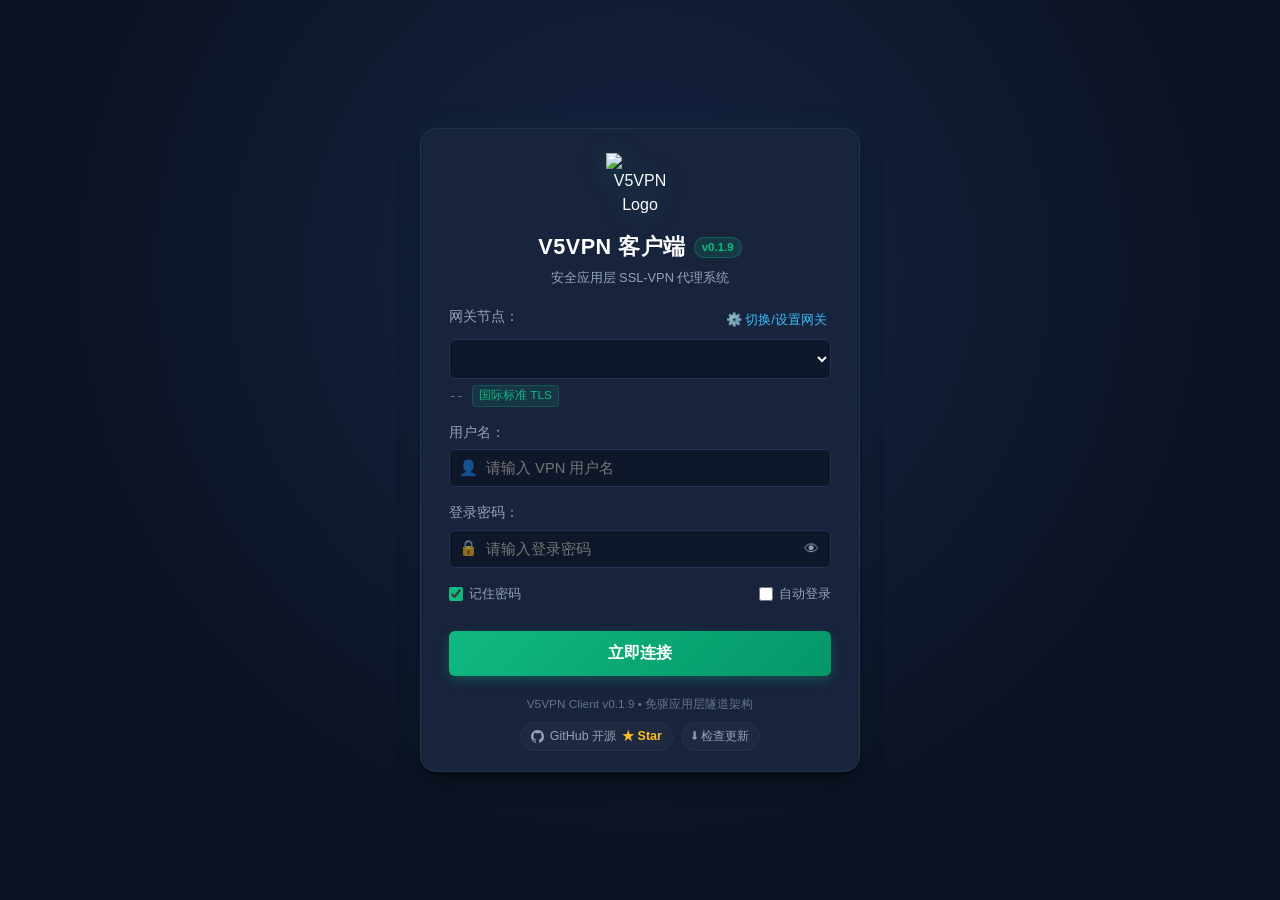
==== internal/cmd/ui/index.html @ 8deb55ff "Add a local SOCKS5/HTTP proxy for wide port ranges LeadSec portals that authorize port 1-65535 never" ====
<!DOCTYPE html>
<html lang="zh-CN">
<head>
  <meta charset="UTF-8">
  <meta name="viewport" content="width=device-width, initial-scale=1.0">
  <title>V5VPN 安全客户端</title>
  <script>
    if (location.hash === '#connected') document.documentElement.classList.add('start-connected');
  </script>
  <link rel="stylesheet" href="style.css">
  <link rel="icon" type="image/png" href="icon.png">
</head>
<body>
  <!-- ==================== 1. 登录前视图 (未登录时居中精简展示) ==================== -->
  <div id="view-login" class="view-login">
    <div class="login-wrapper">
      <div class="login-card">
        <div class="login-header">
          <div class="brand-logo-wrap">
            <img src="icon.png" width="68" height="68" alt="V5VPN Logo" class="brand-img">
          </div>
          <h1 class="brand-title">V5VPN 客户端 <span class="version-badge">v0.1.9</span></h1>
          <p class="brand-subtitle">安全应用层 SSL-VPN 代理系统</p>
        </div>

        <div id="login-alert" class="alert-box" style="display: none;"></div>

        <form id="login-form" class="login-form" onsubmit="return false;">
          <!-- 网关选择与设置 -->
          <div class="form-group">
            <div class="label-row">
              <label for="gateway-select">网关节点：</label>
              <button type="button" id="open-settings-btn" class="settings-trigger-btn" title="网关配置管理">⚙️ 切换/设置网关</button>
            </div>
            <div class="select-wrapper">
              <select id="gateway-select" class="form-control"></select>
            </div>
            <div id="gateway-info-bar" class="gateway-info-bar">
              <span id="gw-ip-port" class="info-pill">--</span>
              <span id="gw-algo-tag" class="algo-pill">国际标准 TLS</span>
            </div>
          </div>

          <!-- 用户名 -->
          <div class="form-group">
            <label for="username-input">用户名：</label>
            <div class="input-with-icon">
              <span class="input-icon">👤</span>
              <input type="text" id="username-input" class="form-control" placeholder="请输入 VPN 用户名" autocomplete="username">
            </div>
          </div>

          <!-- 密码 -->
          <div class="form-group">
            <label for="password-input">登录密码：</label>
            <div class="input-with-icon">
              <span class="input-icon">🔒</span>
              <input type="password" id="password-input" class="form-control" placeholder="请输入登录密码" autocomplete="current-password">
              <button type="button" id="toggle-pwd-btn" class="icon-suffix-btn" title="显示/隐藏密码">👁</button>
            </div>
          </div>

          <!-- 验证码（网关需要时出现） -->
          <div class="form-group" id="verifycode-group" style="display: none;">
            <label for="verifycode-input">图形验证码：</label>
            <input type="text" id="verifycode-input" class="form-control" placeholder="请输入验证码">
          </div>

          <!-- 选项 -->
          <div class="form-options">
            <label class="checkbox-label">
              <input type="checkbox" id="remember-pwd-checkbox" checked>
              <span>记住密码</span>
            </label>
            <label class="checkbox-label">
              <input type="checkbox" id="auto-login-checkbox">
              <span>自动登录</span>
            </label>
          </div>

          <!-- 登录按钮 -->
          <div class="action-btn-row">
            <button type="submit" id="connect-btn" class="btn btn-primary btn-block">
              <span class="btn-spinner" style="display: none;"></span>
              <span id="connect-btn-text">立即连接</span>
            </button>
          </div>
        </form>

        <div class="login-footer">
          <span>V5VPN Client <span class="app-version-text">v0.1.9</span> &bull; 免驱应用层隧道架构</span>
          <div class="footer-links">
            <a href="https://github.com/hygkui/v5vpn-rea-client" class="github-link js-open-external" data-url="https://github.com/hygkui/v5vpn-rea-client" title="在浏览器中打开 GitHub 仓库">
            <svg class="github-icon" viewBox="0 0 16 16" width="13" height="13" fill="currentColor" aria-hidden="true"><path d="M8 0C3.58 0 0 3.58 0 8c0 3.54 2.29 6.53 5.47 7.59.4.07.55-.17.55-.38 0-.19-.01-.82-.01-1.49-2.01.37-2.53-.49-2.69-.94-.09-.23-.48-.94-.82-1.13-.28-.15-.68-.52-.01-.53.63-.01 1.08.58 1.23.82.72 1.21 1.87.87 2.33.66.07-.52.28-.87.51-1.07-1.78-.2-3.64-.89-3.64-3.95 0-.87.31-1.59.82-2.15-.08-.2-.36-1.02.08-2.12 0 0 .67-.21 2.2.82.64-.18 1.32-.27 2-.27s1.36.09 2 .27c1.53-1.04 2.2-.82 2.2-.82.44 1.1.16 1.92.08 2.12.51.56.82 1.27.82 2.15 0 3.07-1.87 3.75-3.65 3.95.29.25.54.73.54 1.48 0 1.07-.01 1.93-.01 2.2 0 .21.15.46.55.38A8.01 8.01 0 0 0 16 8c0-4.42-3.58-8-8-8Z"/></svg>
            <span>GitHub 开源</span>
            <span class="star-badge">★ Star</span>
          </a>
            <button type="button" class="github-link js-check-updates" title="检查是否有新版本">⬇ 检查更新</button>
          </div>
        </div>
    </div>
  </div>

  <!-- ==================== 2. 登录后视图 (连接成功后展示) ==================== -->
  <div id="view-connected" class="view-connected">
    <!-- 顶部状态栏 -->
    <header class="connected-header">
      <div class="header-brand">
        <img src="icon.png" width="38" height="38" alt="Logo" class="header-logo">
        <div class="header-titles">
          <div class="header-main-title">V5VPN 安全隧道 <span class="version-badge">v0.1.9</span></div>
          <div class="header-sub-meta">
            <span class="live-dot"></span>
            <span id="connected-gw-name">已连接</span>
          </div>
        </div>
      </div>
      <div class="header-actions">
        <button id="disconnect-btn" class="btn btn-danger">
          <span>🛑 断开连接</span>
        </button>
      </div>
    </header>

    <!-- 工作台主体 -->
    <main class="connected-main">
      <!-- 状态指示面板 -->
      <section class="card status-overview-card">
        <div class="status-grid">
          <div class="status-col">
            <div class="stat-label">连接状态</div>
            <div class="stat-value">
              <span class="status-pill status-connected">
                <span class="status-dot"></span>
                <span>已连接 (隧道运行中)</span>
              </span>
            </div>
          </div>
          <div class="status-col">
            <div class="stat-label">登录账号</div>
            <div id="session-user-val" class="stat-value">-</div>
          </div>
          <div class="status-col">
            <div class="stat-label">网关地址</div>
            <div id="session-ip-val" class="stat-value">-</div>
          </div>
          <div class="status-col">
            <div class="stat-label">本地 SOCKS5 代理</div>
            <div class="stat-value"><code id="socks-proxy-val">-</code></div>
          </div>
          <div class="status-col">
            <div class="stat-label">本地 HTTP 代理</div>
            <div class="stat-value"><code id="http-proxy-val">-</code></div>
          </div>
        </div>
      </section>

      <!-- 受保护的内网资源 -->
      <section class="card resources-card">
        <div class="card-header">
          <div class="card-title-group">
            <h2 class="card-title">受保护的内网资源</h2>
            <span class="badge badge-primary"><span id="res-count">0</span> 个资源</span>
          </div>
          <button id="toggle-logs-btn" class="btn btn-secondary btn-sm">📋 运行日志</button>
        </div>

        <div class="table-container">
          <table class="data-table">
            <thead>
              <tr>
                <th>资源名称</th>
                <th>协议</th>
                <th>远程内网目标</th>
                <th>本地代理地址 (Local Proxy)</th>
                <th>状态</th>
                <th>快捷操作</th>
              </tr>
            </thead>
            <tbody id="resources-tbody">
              <tr>
                <td colspan="6" class="empty-state">正在获取受保护资源...</td>
              </tr>
            </tbody>
          </table>
        </div>

        <div class="resource-tip-banner">
          <div class="tip-icon">💡</div>
          <div class="tip-body">
            <strong>内网资源访问指南：</strong>
            本客户端只在本机监听代理，不修改系统网关、路由或系统代理。把浏览器或客户端的代理设为表格里的
            <strong>SOCKS5</strong>（默认 <strong>127.0.0.1:2080</strong>）或 <strong>HTTP</strong>（默认 <strong>127.0.0.1:2081</strong>），
            再访问表格中的内网地址。不在授权范围内的目标会被拒绝，其它软件的流量不受影响。
          </div>
        </div>
      </section>

      <!-- 实时日志折叠面板 -->
      <section id="logs-panel" class="card logs-card" style="display: none;">
        <div class="card-header">
          <h3 class="card-title">实时运行日志</h3>
          <div class="log-actions">
            <button id="clear-logs-btn" class="btn btn-secondary btn-sm">清空日志</button>
            <button id="close-logs-btn" class="btn btn-secondary btn-sm">收起日志</button>
          </div>
        </div>
        <div id="log-console" class="log-console">
          <div class="log-line log-info">[SYSTEM] 日志监控就绪.</div>
        </div>
      </section>
    </main>

    <!-- 底部 GitHub 开源入口 -->
    <footer class="connected-footer">
      <span>V5VPN Client <span class="app-version-text">v0.1.9</span> &bull; 免驱应用层隧道架构</span>
      <span class="footer-sep">&bull;</span>
      <a href="https://github.com/hygkui/v5vpn-rea-client" class="github-link js-open-external" data-url="https://github.com/hygkui/v5vpn-rea-client" title="在浏览器中打开 GitHub 仓库">
        <svg class="github-icon" viewBox="0 0 16 16" width="13" height="13" fill="currentColor" aria-hidden="true"><path d="M8 0C3.58 0 0 3.58 0 8c0 3.54 2.29 6.53 5.47 7.59.4.07.55-.17.55-.38 0-.19-.01-.82-.01-1.49-2.01.37-2.53-.49-2.69-.94-.09-.23-.48-.94-.82-1.13-.28-.15-.68-.52-.01-.53.63-.01 1.08.58 1.23.82.72 1.21 1.87.87 2.33.66.07-.52.28-.87.51-1.07-1.78-.2-3.64-.89-3.64-3.95 0-.87.31-1.59.82-2.15-.08-.2-.36-1.02.08-2.12 0 0 .67-.21 2.2.82.64-.18 1.32-.27 2-.27s1.36.09 2 .27c1.53-1.04 2.2-.82 2.2-.82.44 1.1.16 1.92.08 2.12.51.56.82 1.27.82 2.15 0 3.07-1.87 3.75-3.65 3.95.29.25.54.73.54 1.48 0 1.07-.01 1.93-.01 2.2 0 .21.15.46.55.38A8.01 8.01 0 0 0 16 8c0-4.42-3.58-8-8-8Z"/></svg>
        <span>GitHub 开源</span>
        <span class="star-badge">★ Star</span>
      </a>
      <button type="button" class="github-link js-check-updates" title="检查是否有新版本">⬇ 检查更新</button>
    </footer>
  </div>

  <!-- ==================== 3. 网关配置与切换弹窗 (Modal) ==================== -->
  <div id="settings-modal" class="modal-overlay" style="display: none;">
    <div class="modal-dialog">
      <div class="modal-header">
        <h3 class="modal-title">⚙️ VPN 网关配置与管理</h3>
        <button type="button" id="close-modal-btn" class="modal-close-btn" title="关闭">&times;</button>
      </div>

      <div class="modal-body">
        <div class="modal-section-header">
          <h4>已保存的网关列表</h4>
          <button id="reload-orig-btn" class="btn btn-secondary btn-sm">从 setting.xml 重新同步</button>
        </div>

        <div class="table-container modal-table">
          <table class="data-table">
            <thead>
              <tr>
                <th>网关名称</th>
                <th>IP 地址与端口</th>
                <th>加密模式</th>
                <th>已存账号</th>
                <th>操作</th>
              </tr>
            </thead>
            <tbody id="gateways-tbody"></tbody>
          </table>
        </div>

        <div class="add-gw-card">
          <h4>添加新网关配置</h4>
          <div class="gw-inputs-grid">
            <input type="text" id="new-gw-name" class="form-control" placeholder="网关名称 (如: 测试节点)">
            <input type="text" id="new-gw-ip" class="form-control" placeholder="网关 IP 或域名">
            <input type="number" id="new-gw-port" class="form-control" placeholder="端口" value="443">
            <select id="new-gw-algo" class="form-control">
              <option value="0">国际标准 TLS</option>
              <option value="1">国密 GM/SM</option>
            </select>
            <button id="add-gw-btn" class="btn btn-primary">添加网关</button>
          </div>
        </div>
      </div>

      <div class="modal-footer">
        <button id="modal-done-btn" class="btn btn-primary">完成并关闭</button>
      </div>
    </div>
  </div>

  <script src="app.js"></script>
</body>
</html>
---- internal/cmd/ui/style.css ----
:root {
  --bg-primary: #0b1120;
  --bg-secondary: #131c31;
  --bg-card: #18233c;
  --bg-input: #0f172a;
  --bg-hover: #1e2d4d;
  --text-main: #f8fafc;
  --text-muted: #94a3b8;
  --text-dim: #64748b;
  --border: #223254;
  --border-focus: #10b981;
  --accent: #10b981;
  --accent-hover: #059669;
  --accent-glow: rgba(16, 185, 129, 0.25);
  --success: #10b981;
  --warning: #f59e0b;
  --danger: #ef4444;
  --danger-hover: #dc2626;
  --radius-sm: 6px;
  --radius-md: 10px;
  --radius-lg: 16px;
  --shadow-card: 0 10px 25px -5px rgba(0, 0, 0, 0.5), 0 8px 10px -6px rgba(0, 0, 0, 0.5);
  --shadow-glow: 0 0 20px rgba(16, 185, 129, 0.2);
}

* {
  box-sizing: border-box;
  margin: 0;
  padding: 0;
}

body {
  font-family: -apple-system, BlinkMacSystemFont, "Segoe UI", Roboto, "PingFang SC", "Microsoft YaHei", sans-serif;
  background-color: var(--bg-primary);
  color: var(--text-main);
  line-height: 1.5;
  height: 100vh;
  overflow: hidden;
  user-select: none;
}

/* ==================== 1. 登录前视图 (居中登录窗) ==================== */
.view-login {
  display: flex;
  align-items: center;
  justify-content: center;
  height: 100vh;
  width: 100vw;
  background: radial-gradient(circle at 50% 30%, #162444 0%, #0b1120 70%);
  padding: 20px;
}

.login-wrapper {
  width: 100%;
  max-width: 440px;
  animation: fadeInDown 0.35s ease-out;
}

@keyframes fadeInDown {
  from {
    opacity: 0;
    transform: translateY(-16px);
  }
  to {
    opacity: 1;
    transform: translateY(0);
  }
}

.login-card {
  background: var(--bg-card);
  border: 1px solid var(--border);
  border-radius: var(--radius-lg);
  padding: 24px 28px 20px;
  box-shadow: var(--shadow-card), 0 0 30px rgba(16, 185, 129, 0.08);
  position: relative;
}

.login-header {
  text-align: center;
  margin-bottom: 20px;
}

.brand-logo-wrap {
  display: inline-flex;
  align-items: center;
  justify-content: center;
  margin-bottom: 10px;
  filter: drop-shadow(0 4px 12px rgba(16, 185, 129, 0.3));
}

.brand-img {
  object-fit: contain;
  transition: transform 0.2s ease;
}

.brand-img:hover {
  transform: scale(1.05);
}

.brand-title {
  font-size: 1.35rem;
  font-weight: 700;
  letter-spacing: 0.5px;
  color: #fff;
  margin-bottom: 4px;
  display: flex;
  align-items: center;
  justify-content: center;
}

.version-badge {
  font-size: 0.72rem;
  font-weight: 600;
  background: rgba(16, 185, 129, 0.15);
  color: var(--accent);
  border: 1px solid rgba(16, 185, 129, 0.3);
  padding: 1px 7px;
  border-radius: 10px;
  vertical-align: middle;
  margin-left: 8px;
  letter-spacing: 0;
}

.brand-subtitle {
  font-size: 0.8rem;
  color: var(--text-muted);
}

/* 提示框 */
.alert-box {
  padding: 10px 14px;
  border-radius: var(--radius-sm);
  font-size: 0.85rem;
  margin-bottom: 16px;
  line-height: 1.4;
  border: 1px solid transparent;
}

.alert-error {
  background: rgba(239, 68, 68, 0.15);
  border-color: rgba(239, 68, 68, 0.4);
  color: #fca5a5;
}

.alert-info {
  background: rgba(56, 189, 248, 0.15);
  border-color: rgba(56, 189, 248, 0.4);
  color: #7dd3fc;
}

/* 表单组 */
.form-group {
  margin-bottom: 16px;
}

.label-row {
  display: flex;
  justify-content: space-between;
  align-items: center;
  margin-bottom: 6px;
}

label {
  display: block;
  font-size: 0.85rem;
  font-weight: 500;
  color: var(--text-muted);
  margin-bottom: 6px;
}

.settings-trigger-btn {
  background: none;
  border: none;
  color: #38bdf8;
  font-size: 0.82rem;
  cursor: pointer;
  padding: 2px 4px;
  border-radius: 4px;
  transition: all 0.15s ease;
}

.settings-trigger-btn:hover {
  color: #7dd3fc;
  text-decoration: underline;
}

.form-control {
  width: 100%;
  padding: 10px 12px;
  background: var(--bg-input);
  border: 1px solid var(--border);
  border-radius: var(--radius-sm);
  color: var(--text-main);
  font-size: 0.92rem;
  transition: border-color 0.15s ease, box-shadow 0.15s ease;
  outline: none;
}

.form-control:focus {
  border-color: var(--accent);
  box-shadow: 0 0 0 2px var(--accent-glow);
}

.select-wrapper {
  position: relative;
}

.gateway-info-bar {
  display: flex;
  align-items: center;
  gap: 8px;
  margin-top: 6px;
  font-size: 0.78rem;
}

.info-pill {
  color: var(--text-dim);
  font-family: monospace;
}

.algo-pill {
  background: rgba(16, 185, 129, 0.12);
  color: var(--accent);
  border: 1px solid rgba(16, 185, 129, 0.25);
  padding: 1px 6px;
  border-radius: 4px;
  font-size: 0.74rem;
}

/* 带图标输入框 */
.input-with-icon {
  position: relative;
  display: flex;
  align-items: center;
}

.input-icon {
  position: absolute;
  left: 10px;
  font-size: 0.95rem;
  opacity: 0.6;
  pointer-events: none;
}

.input-with-icon .form-control {
  padding-left: 36px;
  padding-right: 38px;
}

.icon-suffix-btn {
  position: absolute;
  right: 6px;
  background: none;
  border: none;
  color: var(--text-muted);
  cursor: pointer;
  padding: 6px;
  font-size: 0.95rem;
  border-radius: 4px;
}

.icon-suffix-btn:hover {
  color: var(--text-main);
}

/* 复选框 */
.form-options {
  display: flex;
  justify-content: space-between;
  margin-bottom: 22px;
}

.checkbox-label {
  display: flex;
  align-items: center;
  gap: 6px;
  font-size: 0.82rem;
  color: var(--text-muted);
  cursor: pointer;
}

.checkbox-label input[type="checkbox"] {
  accent-color: var(--accent);
  width: 14px;
  height: 14px;
}

/* 按钮 */
.btn {
  display: inline-flex;
  align-items: center;
  justify-content: center;
  gap: 8px;
  padding: 10px 18px;
  border-radius: var(--radius-sm);
  font-size: 0.92rem;
  font-weight: 600;
  border: none;
  cursor: pointer;
  transition: all 0.2s ease;
}

.btn-primary {
  background: linear-gradient(135deg, #10b981, #059669);
  color: #fff;
  box-shadow: 0 4px 12px rgba(16, 185, 129, 0.3);
}

.btn-primary:hover {
  background: linear-gradient(135deg, #059669, #047857);
  box-shadow: 0 4px 16px rgba(16, 185, 129, 0.4);
}

.btn-danger {
  background: linear-gradient(135deg, #ef4444, #dc2626);
  color: #fff;
  box-shadow: 0 4px 12px rgba(239, 68, 68, 0.3);
}

.btn-danger:hover {
  background: linear-gradient(135deg, #dc2626, #b91c1c);
}

.btn-secondary {
  background: var(--bg-hover);
  color: var(--text-main);
  border: 1px solid var(--border);
}

.btn-secondary:hover {
  background: #25365d;
}

.btn-sm {
  padding: 6px 12px;
  font-size: 0.82rem;
}

.btn-block {
  width: 100%;
  padding: 12px;
  font-size: 1rem;
}

.btn-spinner {
  width: 16px;
  height: 16px;
  border: 2px solid rgba(255, 255, 255, 0.3);
  border-top-color: #fff;
  border-radius: 50%;
  animation: spin 0.8s linear infinite;
}

@keyframes spin {
  to { transform: rotate(360deg); }
}

.login-footer {
  display: flex;
  flex-direction: column;
  align-items: center;
  gap: 8px;
  text-align: center;
  margin-top: 20px;
  font-size: 0.74rem;
  color: var(--text-dim);
}

.github-link {
  display: inline-flex;
  align-items: center;
  gap: 6px;
  color: var(--text-muted);
  text-decoration: none;
  font-size: 0.78rem;
  padding: 4px 10px;
  border: 1px solid var(--border);
  border-radius: 14px;
  background: rgba(255, 255, 255, 0.03);
  transition: all 0.15s ease;
  cursor: pointer;
}

button.github-link {
  font: inherit;
}

.footer-links {
  display: flex;
  gap: 8px;
  flex-wrap: wrap;
  justify-content: center;
}

.github-link:hover {
  color: #fff;
  border-color: var(--accent);
  background: rgba(16, 185, 129, 0.1);
}

.github-icon {
  flex-shrink: 0;
}

.star-badge {
  color: #fbbf24;
  font-weight: 600;
}

.connected-footer {
  display: flex;
  align-items: center;
  justify-content: center;
  gap: 8px;
  padding: 10px 24px;
  background: var(--bg-secondary);
  border-top: 1px solid var(--border);
  font-size: 0.74rem;
  color: var(--text-dim);
}

.connected-footer .github-link {
  font-size: 0.74rem;
  padding: 2px 8px;
}

.footer-sep {
  opacity: 0.5;
}

/* ==================== 2. 登录后视图 (工作台) ==================== */
html.start-connected .view-login { display: none !important; }
html.start-connected .view-connected { display: flex !important; }

.view-connected {
  display: none;
  height: auto;
  min-height: 0;
  overflow: visible;
}

.connected-header {
  display: flex;
  justify-content: space-between;
  align-items: center;
  padding: 12px 24px;
  background: var(--bg-secondary);
  border-bottom: 1px solid var(--border);
}

.header-brand {
  display: flex;
  align-items: center;
  gap: 12px;
}

.header-logo {
  filter: drop-shadow(0 2px 6px rgba(16, 185, 129, 0.3));
}

.header-main-title {
  font-size: 1.15rem;
  font-weight: 700;
  color: #fff;
}

.header-sub-meta {
  display: flex;
  align-items: center;
  gap: 6px;
  font-size: 0.8rem;
  color: var(--text-muted);
}

.live-dot {
  width: 8px;
  height: 8px;
  border-radius: 50%;
  background-color: var(--success);
  box-shadow: 0 0 8px var(--success);
  animation: pulse 2s infinite;
}

@keyframes pulse {
  0% { transform: scale(0.95); box-shadow: 0 0 0 0 rgba(16, 185, 129, 0.7); }
  70% { transform: scale(1); box-shadow: 0 0 0 6px rgba(16, 185, 129, 0); }
  100% { transform: scale(0.95); box-shadow: 0 0 0 0 rgba(16, 185, 129, 0); }
}

.connected-main {
  flex: 1;
  padding: 20px 24px;
  overflow-y: auto;
  display: flex;
  flex-direction: column;
  gap: 16px;
}

/* 状态概览卡片 */
.status-overview-card {
  background: var(--bg-secondary);
  border: 1px solid var(--border);
  border-radius: var(--radius-md);
  padding: 16px 20px;
}

.status-grid {
  display: grid;
  grid-template-columns: repeat(4, 1fr);
  gap: 16px;
}

.status-col {
  border-right: 1px solid var(--border);
  padding-right: 12px;
}

.status-col:last-child {
  border-right: none;
}

.stat-label {
  font-size: 0.76rem;
  color: var(--text-dim);
  margin-bottom: 4px;
  text-transform: uppercase;
}

.stat-value {
  font-size: 0.95rem;
  font-weight: 600;
  color: var(--text-main);
  white-space: nowrap;
  overflow: hidden;
  text-overflow: ellipsis;
}

.status-pill {
  display: inline-flex;
  align-items: center;
  gap: 6px;
  padding: 3px 8px;
  border-radius: 12px;
  font-size: 0.78rem;
  font-weight: 600;
}

.status-connected {
  background: rgba(16, 185, 129, 0.15);
  color: var(--success);
  border: 1px solid rgba(16, 185, 129, 0.3);
}

.status-dot {
  width: 6px;
  height: 6px;
  border-radius: 50%;
  background: var(--success);
}

/* 资源卡片 */
.resources-card {
  background: var(--bg-secondary);
  border: 1px solid var(--border);
  border-radius: var(--radius-md);
  padding: 20px;
  display: flex;
  flex-direction: column;
  gap: 14px;
  flex: 1;
}

.card-header {
  display: flex;
  justify-content: space-between;
  align-items: center;
}

.card-title-group {
  display: flex;
  align-items: center;
  gap: 10px;
}

.card-title {
  font-size: 1.05rem;
  font-weight: 700;
  color: #fff;
}

.badge-primary {
  background: rgba(56, 189, 248, 0.15);
  color: #38bdf8;
  border: 1px solid rgba(56, 189, 248, 0.3);
  padding: 2px 8px;
  border-radius: 12px;
  font-size: 0.75rem;
}

/* 表格 */
.table-container {
  overflow-x: auto;
  border-radius: var(--radius-sm);
  border: 1px solid var(--border);
  background: var(--bg-card);
}

.data-table {
  width: 100%;
  border-collapse: collapse;
  font-size: 0.86rem;
  text-align: left;
}

.data-table th {
  background: #111a2f;
  color: var(--text-dim);
  padding: 10px 14px;
  font-weight: 600;
  font-size: 0.78rem;
  text-transform: uppercase;
  border-bottom: 1px solid var(--border);
}

.data-table td {
  padding: 12px 14px;
  border-bottom: 1px solid var(--border);
  vertical-align: middle;
}

.data-table tr:last-child td {
  border-bottom: none;
}

.data-table tr:hover {
  background: rgba(255, 255, 255, 0.02);
}

.proxy-link {
  color: #38bdf8;
  text-decoration: none;
  font-weight: 600;
  font-family: monospace;
}

.proxy-link:hover {
  text-decoration: underline;
}

.proxy-subtext {
  font-size: 0.75rem;
  color: var(--text-dim);
  margin-top: 2px;
}

.action-btn-cell {
  display: flex;
  align-items: center;
  gap: 8px;
}

.empty-state {
  text-align: center;
  padding: 30px;
  color: var(--text-dim);
}

/* 提示栏 */
.resource-tip-banner {
  display: flex;
  gap: 12px;
  align-items: flex-start;
  padding: 12px 16px;
  background: rgba(16, 185, 129, 0.08);
  border: 1px solid rgba(16, 185, 129, 0.2);
  border-radius: var(--radius-sm);
  font-size: 0.82rem;
  line-height: 1.5;
  color: var(--text-muted);
}

.tip-icon {
  font-size: 1.1rem;
}

/* 日志卡片 */
.logs-card {
  background: var(--bg-secondary);
  border: 1px solid var(--border);
  border-radius: var(--radius-md);
  padding: 16px 20px;
}

.log-actions {
  display: flex;
  gap: 8px;
}

.log-console {
  margin-top: 10px;
  background: #090e1a;
  border: 1px solid var(--border);
  border-radius: var(--radius-sm);
  padding: 10px;
  height: 180px;
  overflow-y: auto;
  font-family: Consolas, monospace;
  font-size: 0.78rem;
  line-height: 1.4;
}

.log-line {
  margin-bottom: 2px;
  white-space: pre-wrap;
  word-break: break-all;
}

.log-info { color: #94a3b8; }
.log-success { color: #34d399; }
.log-warn { color: #fbbf24; }
.log-error { color: #f87171; }

/* ==================== 3. 网关配置弹窗 (Modal) ==================== */
.modal-overlay {
  position: fixed;
  top: 0;
  left: 0;
  right: 0;
  bottom: 0;
  background: rgba(0, 0, 0, 0.75);
  backdrop-filter: blur(4px);
  display: flex;
  align-items: center;
  justify-content: center;
  z-index: 1000;
  padding: 20px;
}

.modal-dialog {
  background: var(--bg-card);
  border: 1px solid var(--border);
  border-radius: var(--radius-lg);
  width: 100%;
  max-width: 680px;
  max-height: 85vh;
  display: flex;
  flex-direction: column;
  box-shadow: 0 20px 30px rgba(0, 0, 0, 0.6);
  animation: modalPop 0.25s ease-out;
}

@keyframes modalPop {
  from { opacity: 0; transform: scale(0.95); }
  to { opacity: 1; transform: scale(1); }
}

.modal-header {
  display: flex;
  justify-content: space-between;
  align-items: center;
  padding: 16px 24px;
  border-bottom: 1px solid var(--border);
}

.modal-title {
  font-size: 1.1rem;
  font-weight: 700;
  color: #fff;
}

.modal-close-btn {
  background: none;
  border: none;
  font-size: 1.6rem;
  color: var(--text-dim);
  cursor: pointer;
  line-height: 1;
}

.modal-close-btn:hover {
  color: #fff;
}

.modal-body {
  padding: 20px 24px;
  overflow-y: auto;
  flex: 1;
  display: flex;
  flex-direction: column;
  gap: 16px;
}

.modal-section-header {
  display: flex;
  justify-content: space-between;
  align-items: center;
}

.modal-table {
  max-height: 200px;
}

.add-gw-card {
  background: var(--bg-secondary);
  border: 1px solid var(--border);
  border-radius: var(--radius-sm);
  padding: 14px 16px;
}

.add-gw-card h4 {
  font-size: 0.88rem;
  margin-bottom: 10px;
  color: var(--text-main);
}

.gw-inputs-grid {
  display: grid;
  grid-template-columns: 1.2fr 1.2fr 0.8fr 1fr auto;
  gap: 8px;
}

.modal-footer {
  padding: 14px 24px;
  border-top: 1px solid var(--border);
  display: flex;
  justify-content: flex-end;
}
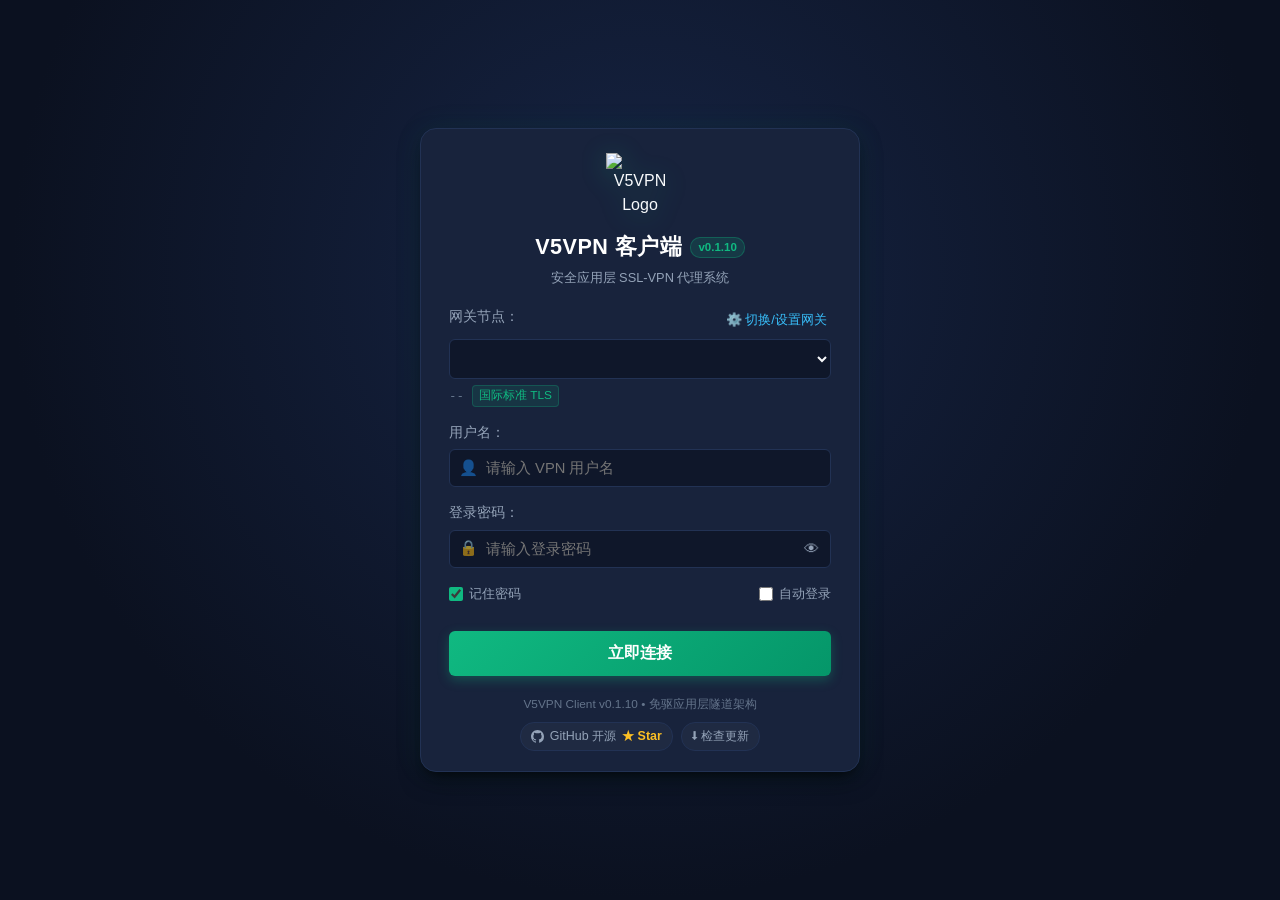
==== commit 8cfff6d4: "Release 0.1.10" ====
--- a/internal/cmd/ui/index.html
+++ b/internal/cmd/ui/index.html
@@ -19,7 +19,7 @@
           <div class="brand-logo-wrap">
             <img src="icon.png" width="68" height="68" alt="V5VPN Logo" class="brand-img">
           </div>
-          <h1 class="brand-title">V5VPN 客户端 <span class="version-badge">v0.1.9</span></h1>
+          <h1 class="brand-title">V5VPN 客户端 <span class="version-badge">v0.1.10</span></h1>
           <p class="brand-subtitle">安全应用层 SSL-VPN 代理系统</p>
         </div>
 
@@ -88,7 +88,7 @@
         </form>
 
         <div class="login-footer">
-          <span>V5VPN Client <span class="app-version-text">v0.1.9</span> &bull; 免驱应用层隧道架构</span>
+          <span>V5VPN Client <span class="app-version-text">v0.1.10</span> &bull; 免驱应用层隧道架构</span>
           <div class="footer-links">
             <a href="https://github.com/hygkui/v5vpn-rea-client" class="github-link js-open-external" data-url="https://github.com/hygkui/v5vpn-rea-client" title="在浏览器中打开 GitHub 仓库">
             <svg class="github-icon" viewBox="0 0 16 16" width="13" height="13" fill="currentColor" aria-hidden="true"><path d="M8 0C3.58 0 0 3.58 0 8c0 3.54 2.29 6.53 5.47 7.59.4.07.55-.17.55-.38 0-.19-.01-.82-.01-1.49-2.01.37-2.53-.49-2.69-.94-.09-.23-.48-.94-.82-1.13-.28-.15-.68-.52-.01-.53.63-.01 1.08.58 1.23.82.72 1.21 1.87.87 2.33.66.07-.52.28-.87.51-1.07-1.78-.2-3.64-.89-3.64-3.95 0-.87.31-1.59.82-2.15-.08-.2-.36-1.02.08-2.12 0 0 .67-.21 2.2.82.64-.18 1.32-.27 2-.27s1.36.09 2 .27c1.53-1.04 2.2-.82 2.2-.82.44 1.1.16 1.92.08 2.12.51.56.82 1.27.82 2.15 0 3.07-1.87 3.75-3.65 3.95.29.25.54.73.54 1.48 0 1.07-.01 1.93-.01 2.2 0 .21.15.46.55.38A8.01 8.01 0 0 0 16 8c0-4.42-3.58-8-8-8Z"/></svg>
@@ -108,7 +108,7 @@
       <div class="header-brand">
         <img src="icon.png" width="38" height="38" alt="Logo" class="header-logo">
         <div class="header-titles">
-          <div class="header-main-title">V5VPN 安全隧道 <span class="version-badge">v0.1.9</span></div>
+          <div class="header-main-title">V5VPN 安全隧道 <span class="version-badge">v0.1.10</span></div>
           <div class="header-sub-meta">
             <span class="live-dot"></span>
             <span id="connected-gw-name">已连接</span>
@@ -213,7 +213,7 @@
 
     <!-- 底部 GitHub 开源入口 -->
     <footer class="connected-footer">
-      <span>V5VPN Client <span class="app-version-text">v0.1.9</span> &bull; 免驱应用层隧道架构</span>
+      <span>V5VPN Client <span class="app-version-text">v0.1.10</span> &bull; 免驱应用层隧道架构</span>
       <span class="footer-sep">&bull;</span>
       <a href="https://github.com/hygkui/v5vpn-rea-client" class="github-link js-open-external" data-url="https://github.com/hygkui/v5vpn-rea-client" title="在浏览器中打开 GitHub 仓库">
         <svg class="github-icon" viewBox="0 0 16 16" width="13" height="13" fill="currentColor" aria-hidden="true"><path d="M8 0C3.58 0 0 3.58 0 8c0 3.54 2.29 6.53 5.47 7.59.4.07.55-.17.55-.38 0-.19-.01-.82-.01-1.49-2.01.37-2.53-.49-2.69-.94-.09-.23-.48-.94-.82-1.13-.28-.15-.68-.52-.01-.53.63-.01 1.08.58 1.23.82.72 1.21 1.87.87 2.33.66.07-.52.28-.87.51-1.07-1.78-.2-3.64-.89-3.64-3.95 0-.87.31-1.59.82-2.15-.08-.2-.36-1.02.08-2.12 0 0 .67-.21 2.2.82.64-.18 1.32-.27 2-.27s1.36.09 2 .27c1.53-1.04 2.2-.82 2.2-.82.44 1.1.16 1.92.08 2.12.51.56.82 1.27.82 2.15 0 3.07-1.87 3.75-3.65 3.95.29.25.54.73.54 1.48 0 1.07-.01 1.93-.01 2.2 0 .21.15.46.55.38A8.01 8.01 0 0 0 16 8c0-4.42-3.58-8-8-8Z"/></svg>
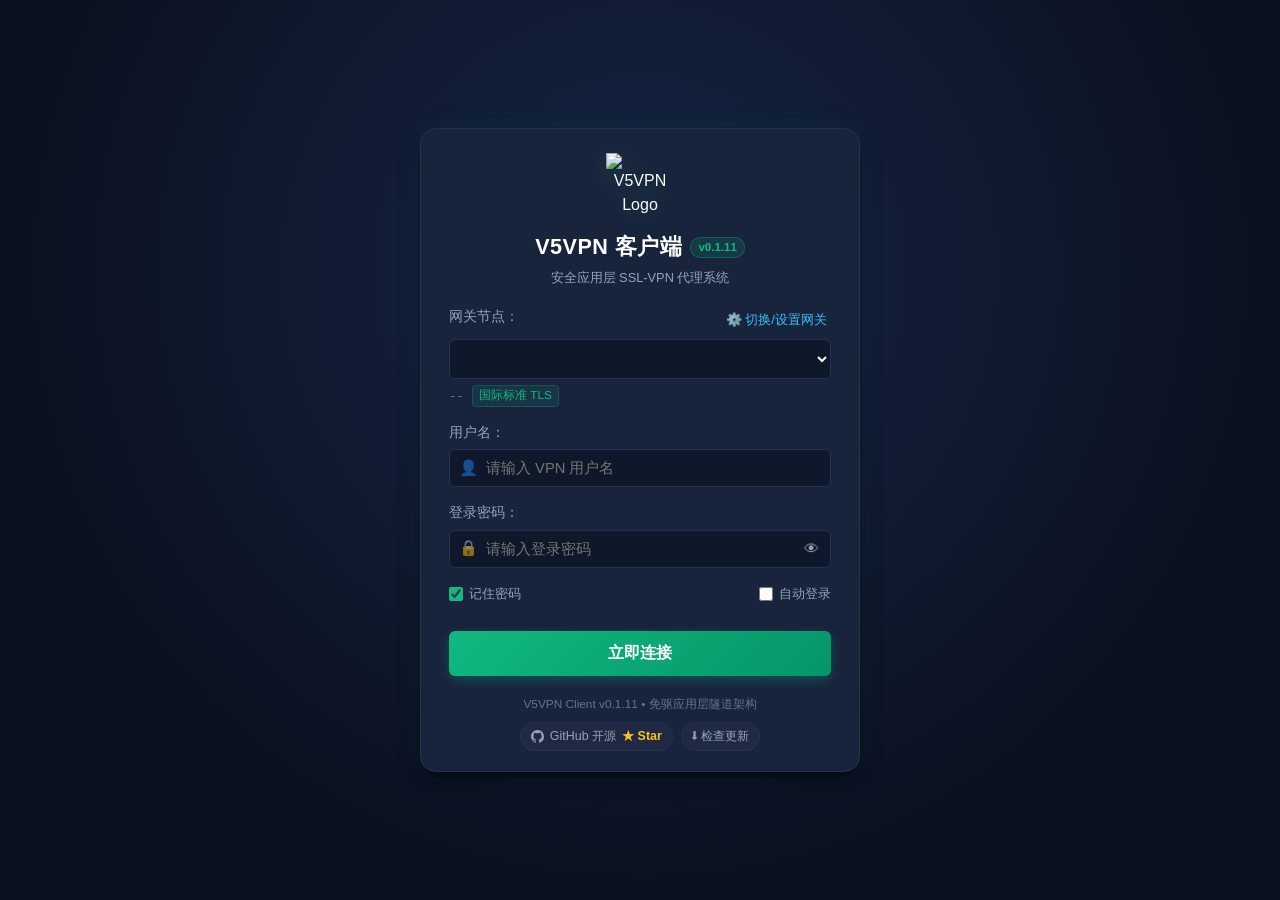
==== commit 3ebb0fb3: "Align the app version with tag v0.1.11" ====
--- a/internal/cmd/ui/index.html
+++ b/internal/cmd/ui/index.html
@@ -19,7 +19,7 @@
           <div class="brand-logo-wrap">
             <img src="icon.png" width="68" height="68" alt="V5VPN Logo" class="brand-img">
           </div>
-          <h1 class="brand-title">V5VPN 客户端 <span class="version-badge">v0.1.10</span></h1>
+          <h1 class="brand-title">V5VPN 客户端 <span class="version-badge">v0.1.11</span></h1>
           <p class="brand-subtitle">安全应用层 SSL-VPN 代理系统</p>
         </div>
 
@@ -88,7 +88,7 @@
         </form>
 
         <div class="login-footer">
-          <span>V5VPN Client <span class="app-version-text">v0.1.10</span> &bull; 免驱应用层隧道架构</span>
+          <span>V5VPN Client <span class="app-version-text">v0.1.11</span> &bull; 免驱应用层隧道架构</span>
           <div class="footer-links">
             <a href="https://github.com/hygkui/v5vpn-rea-client" class="github-link js-open-external" data-url="https://github.com/hygkui/v5vpn-rea-client" title="在浏览器中打开 GitHub 仓库">
             <svg class="github-icon" viewBox="0 0 16 16" width="13" height="13" fill="currentColor" aria-hidden="true"><path d="M8 0C3.58 0 0 3.58 0 8c0 3.54 2.29 6.53 5.47 7.59.4.07.55-.17.55-.38 0-.19-.01-.82-.01-1.49-2.01.37-2.53-.49-2.69-.94-.09-.23-.48-.94-.82-1.13-.28-.15-.68-.52-.01-.53.63-.01 1.08.58 1.23.82.72 1.21 1.87.87 2.33.66.07-.52.28-.87.51-1.07-1.78-.2-3.64-.89-3.64-3.95 0-.87.31-1.59.82-2.15-.08-.2-.36-1.02.08-2.12 0 0 .67-.21 2.2.82.64-.18 1.32-.27 2-.27s1.36.09 2 .27c1.53-1.04 2.2-.82 2.2-.82.44 1.1.16 1.92.08 2.12.51.56.82 1.27.82 2.15 0 3.07-1.87 3.75-3.65 3.95.29.25.54.73.54 1.48 0 1.07-.01 1.93-.01 2.2 0 .21.15.46.55.38A8.01 8.01 0 0 0 16 8c0-4.42-3.58-8-8-8Z"/></svg>
@@ -108,7 +108,7 @@
       <div class="header-brand">
         <img src="icon.png" width="38" height="38" alt="Logo" class="header-logo">
         <div class="header-titles">
-          <div class="header-main-title">V5VPN 安全隧道 <span class="version-badge">v0.1.10</span></div>
+          <div class="header-main-title">V5VPN 安全隧道 <span class="version-badge">v0.1.11</span></div>
           <div class="header-sub-meta">
             <span class="live-dot"></span>
             <span id="connected-gw-name">已连接</span>
@@ -213,7 +213,7 @@
 
     <!-- 底部 GitHub 开源入口 -->
     <footer class="connected-footer">
-      <span>V5VPN Client <span class="app-version-text">v0.1.10</span> &bull; 免驱应用层隧道架构</span>
+      <span>V5VPN Client <span class="app-version-text">v0.1.11</span> &bull; 免驱应用层隧道架构</span>
       <span class="footer-sep">&bull;</span>
       <a href="https://github.com/hygkui/v5vpn-rea-client" class="github-link js-open-external" data-url="https://github.com/hygkui/v5vpn-rea-client" title="在浏览器中打开 GitHub 仓库">
         <svg class="github-icon" viewBox="0 0 16 16" width="13" height="13" fill="currentColor" aria-hidden="true"><path d="M8 0C3.58 0 0 3.58 0 8c0 3.54 2.29 6.53 5.47 7.59.4.07.55-.17.55-.38 0-.19-.01-.82-.01-1.49-2.01.37-2.53-.49-2.69-.94-.09-.23-.48-.94-.82-1.13-.28-.15-.68-.52-.01-.53.63-.01 1.08.58 1.23.82.72 1.21 1.87.87 2.33.66.07-.52.28-.87.51-1.07-1.78-.2-3.64-.89-3.64-3.95 0-.87.31-1.59.82-2.15-.08-.2-.36-1.02.08-2.12 0 0 .67-.21 2.2.82.64-.18 1.32-.27 2-.27s1.36.09 2 .27c1.53-1.04 2.2-.82 2.2-.82.44 1.1.16 1.92.08 2.12.51.56.82 1.27.82 2.15 0 3.07-1.87 3.75-3.65 3.95.29.25.54.73.54 1.48 0 1.07-.01 1.93-.01 2.2 0 .21.15.46.55.38A8.01 8.01 0 0 0 16 8c0-4.42-3.58-8-8-8Z"/></svg>
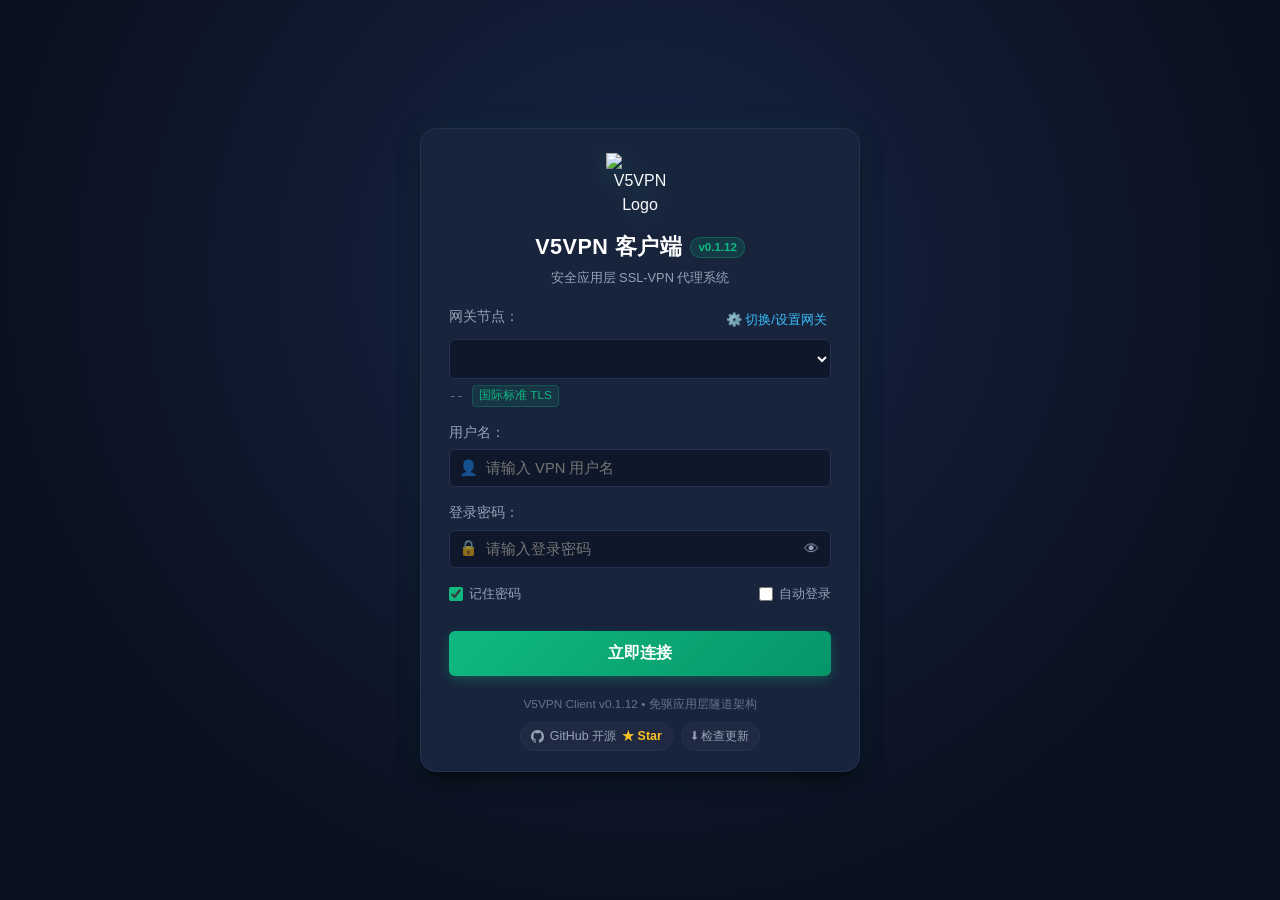
==== commit be515f7a: "Show only the shield in the menu bar" ====
--- a/internal/cmd/ui/index.html
+++ b/internal/cmd/ui/index.html
@@ -19,7 +19,7 @@
           <div class="brand-logo-wrap">
             <img src="icon.png" width="68" height="68" alt="V5VPN Logo" class="brand-img">
           </div>
-          <h1 class="brand-title">V5VPN 客户端 <span class="version-badge">v0.1.11</span></h1>
+          <h1 class="brand-title">V5VPN 客户端 <span class="version-badge">v0.1.12</span></h1>
           <p class="brand-subtitle">安全应用层 SSL-VPN 代理系统</p>
         </div>
 
@@ -88,7 +88,7 @@
         </form>
 
         <div class="login-footer">
-          <span>V5VPN Client <span class="app-version-text">v0.1.11</span> &bull; 免驱应用层隧道架构</span>
+          <span>V5VPN Client <span class="app-version-text">v0.1.12</span> &bull; 免驱应用层隧道架构</span>
           <div class="footer-links">
             <a href="https://github.com/hygkui/v5vpn-rea-client" class="github-link js-open-external" data-url="https://github.com/hygkui/v5vpn-rea-client" title="在浏览器中打开 GitHub 仓库">
             <svg class="github-icon" viewBox="0 0 16 16" width="13" height="13" fill="currentColor" aria-hidden="true"><path d="M8 0C3.58 0 0 3.58 0 8c0 3.54 2.29 6.53 5.47 7.59.4.07.55-.17.55-.38 0-.19-.01-.82-.01-1.49-2.01.37-2.53-.49-2.69-.94-.09-.23-.48-.94-.82-1.13-.28-.15-.68-.52-.01-.53.63-.01 1.08.58 1.23.82.72 1.21 1.87.87 2.33.66.07-.52.28-.87.51-1.07-1.78-.2-3.64-.89-3.64-3.95 0-.87.31-1.59.82-2.15-.08-.2-.36-1.02.08-2.12 0 0 .67-.21 2.2.82.64-.18 1.32-.27 2-.27s1.36.09 2 .27c1.53-1.04 2.2-.82 2.2-.82.44 1.1.16 1.92.08 2.12.51.56.82 1.27.82 2.15 0 3.07-1.87 3.75-3.65 3.95.29.25.54.73.54 1.48 0 1.07-.01 1.93-.01 2.2 0 .21.15.46.55.38A8.01 8.01 0 0 0 16 8c0-4.42-3.58-8-8-8Z"/></svg>
@@ -108,7 +108,7 @@
       <div class="header-brand">
         <img src="icon.png" width="38" height="38" alt="Logo" class="header-logo">
         <div class="header-titles">
-          <div class="header-main-title">V5VPN 安全隧道 <span class="version-badge">v0.1.11</span></div>
+          <div class="header-main-title">V5VPN 安全隧道 <span class="version-badge">v0.1.12</span></div>
           <div class="header-sub-meta">
             <span class="live-dot"></span>
             <span id="connected-gw-name">已连接</span>
@@ -213,7 +213,7 @@
 
     <!-- 底部 GitHub 开源入口 -->
     <footer class="connected-footer">
-      <span>V5VPN Client <span class="app-version-text">v0.1.11</span> &bull; 免驱应用层隧道架构</span>
+      <span>V5VPN Client <span class="app-version-text">v0.1.12</span> &bull; 免驱应用层隧道架构</span>
       <span class="footer-sep">&bull;</span>
       <a href="https://github.com/hygkui/v5vpn-rea-client" class="github-link js-open-external" data-url="https://github.com/hygkui/v5vpn-rea-client" title="在浏览器中打开 GitHub 仓库">
         <svg class="github-icon" viewBox="0 0 16 16" width="13" height="13" fill="currentColor" aria-hidden="true"><path d="M8 0C3.58 0 0 3.58 0 8c0 3.54 2.29 6.53 5.47 7.59.4.07.55-.17.55-.38 0-.19-.01-.82-.01-1.49-2.01.37-2.53-.49-2.69-.94-.09-.23-.48-.94-.82-1.13-.28-.15-.68-.52-.01-.53.63-.01 1.08.58 1.23.82.72 1.21 1.87.87 2.33.66.07-.52.28-.87.51-1.07-1.78-.2-3.64-.89-3.64-3.95 0-.87.31-1.59.82-2.15-.08-.2-.36-1.02.08-2.12 0 0 .67-.21 2.2.82.64-.18 1.32-.27 2-.27s1.36.09 2 .27c1.53-1.04 2.2-.82 2.2-.82.44 1.1.16 1.92.08 2.12.51.56.82 1.27.82 2.15 0 3.07-1.87 3.75-3.65 3.95.29.25.54.73.54 1.48 0 1.07-.01 1.93-.01 2.2 0 .21.15.46.55.38A8.01 8.01 0 0 0 16 8c0-4.42-3.58-8-8-8Z"/></svg>
